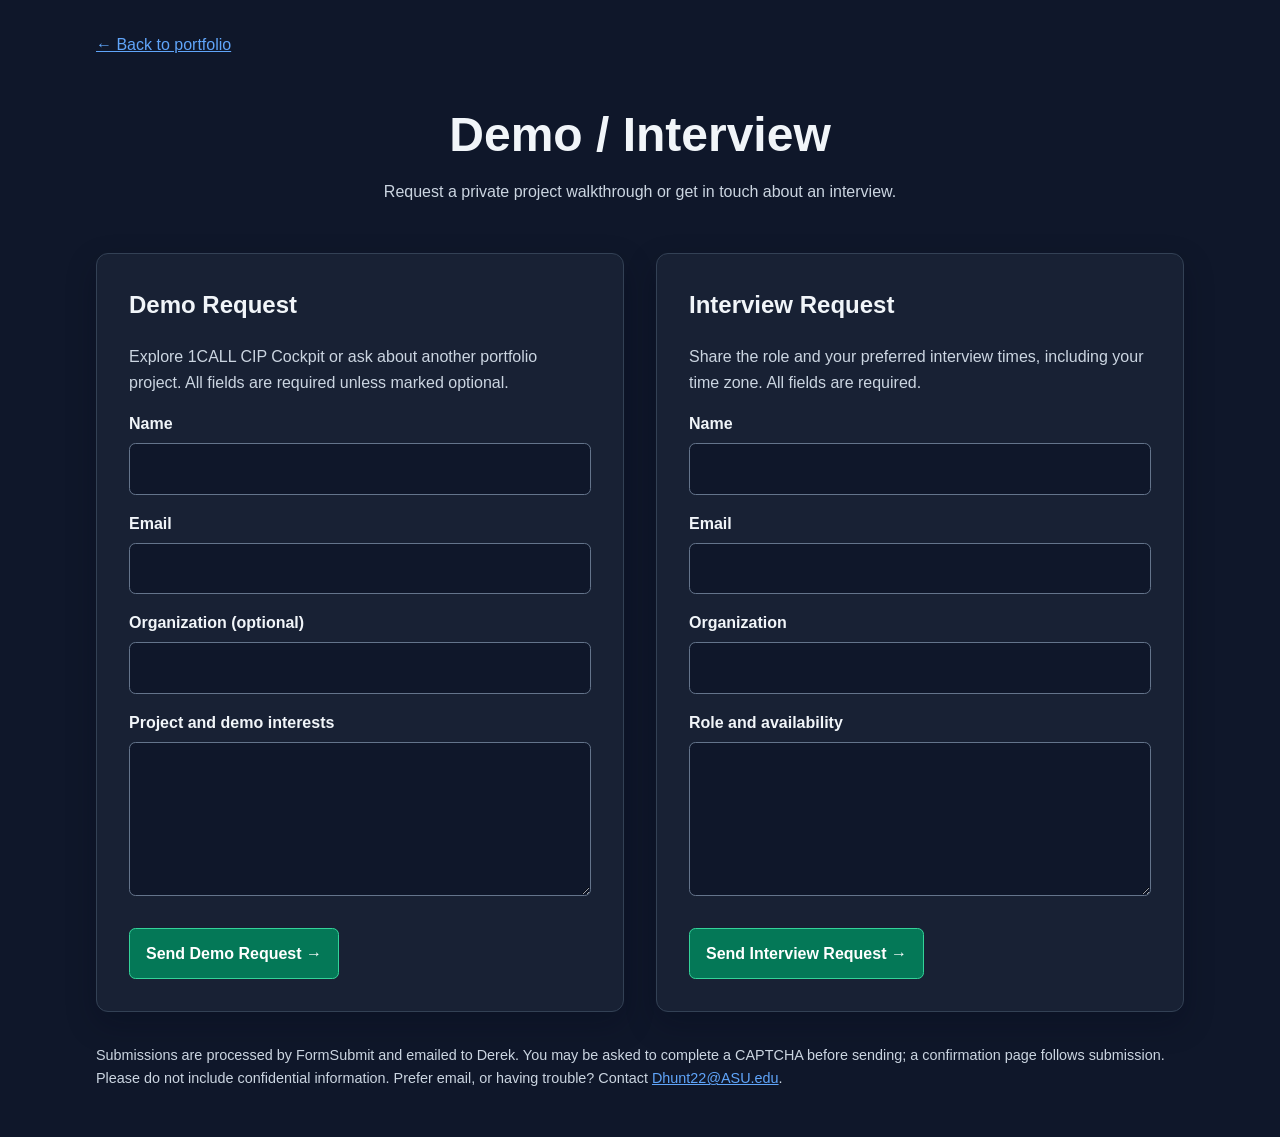
==== access.html @ 467aa8d9 "Update portfolio sections and add demo and interview email forms Co-authored-by: dhunt22-ship-it <22" ====
<!DOCTYPE html>
<html lang="en">
<head>
    <meta charset="UTF-8">
    <meta name="viewport" content="width=device-width, initial-scale=1.0">
    <title>Demo / Interview — Derek J. Hunt</title>
    <link rel="stylesheet" href="styles.css">
</head>
<body>
    <main class="request-page">
        <a href="index.html">← Back to portfolio</a>
        <header class="request-header">
            <h1>Demo / Interview</h1>
            <p>Request a private project walkthrough or get in touch about an interview.</p>
        </header>

        <div class="request-grid">
            <section id="demo-request" class="request-card" aria-labelledby="demo-heading">
                <h2 id="demo-heading">Demo Request</h2>
                <p>Explore 1CALL CIP Cockpit or ask about another portfolio project. All fields are required unless marked optional.</p>
                <form action="https://formsubmit.co/Dhunt22@ASU.edu" method="POST">
                    <input type="hidden" name="_subject" value="Portfolio: Demo request">
                    <input type="hidden" name="_template" value="table">
                    <input type="hidden" name="request_type" value="Demo">
                    <input type="text" name="_honey" hidden tabindex="-1" autocomplete="off">

                    <label for="demo-name">Name</label>
                    <input id="demo-name" name="name" autocomplete="name" maxlength="150" required>
                    <label for="demo-email">Email</label>
                    <input id="demo-email" name="email" type="email" autocomplete="email" maxlength="254" required>
                    <label for="demo-company">Organization (optional)</label>
                    <input id="demo-company" name="company" autocomplete="organization" maxlength="200">
                    <label for="demo-message">Project and demo interests</label>
                    <textarea id="demo-message" name="message" rows="5" maxlength="5000" required></textarea>
                    <button type="submit">Send Demo Request →</button>
                </form>
            </section>

            <section id="interview-request" class="request-card" aria-labelledby="interview-heading">
                <h2 id="interview-heading">Interview Request</h2>
                <p>Share the role and your preferred interview times, including your time zone. All fields are required.</p>
                <form action="https://formsubmit.co/Dhunt22@ASU.edu" method="POST">
                    <input type="hidden" name="_subject" value="Portfolio: Interview request">
                    <input type="hidden" name="_template" value="table">
                    <input type="hidden" name="request_type" value="Interview">
                    <input type="text" name="_honey" hidden tabindex="-1" autocomplete="off">

                    <label for="interview-name">Name</label>
                    <input id="interview-name" name="name" autocomplete="name" maxlength="150" required>
                    <label for="interview-email">Email</label>
                    <input id="interview-email" name="email" type="email" autocomplete="email" maxlength="254" required>
                    <label for="interview-company">Organization</label>
                    <input id="interview-company" name="company" autocomplete="organization" maxlength="200" required>
                    <label for="interview-message">Role and availability</label>
                    <textarea id="interview-message" name="message" rows="5" maxlength="5000" required></textarea>
                    <button type="submit">Send Interview Request →</button>
                </form>
            </section>
        </div>

        <p class="request-note">Submissions are processed by FormSubmit and emailed to Derek. You may be asked to complete a CAPTCHA before sending; a confirmation page follows submission. Please do not include confidential information. Prefer email, or having trouble? Contact <a href="mailto:Dhunt22@ASU.edu">Dhunt22@ASU.edu</a>.</p>
    </main>
</body>
</html>
---- styles.css ----
body {
    background-color: #0f172a;
    color: #f1f5f9;
    font-family: sans-serif;
    margin: 0;
}

.section-heading {
    border-top: 1px solid #334155;
    padding-top: 2rem;
}

.snap-pop-card,
.snap-pop-card-featured {
    border: 1px solid #334155;
    box-shadow: 0 12px 30px #02061740;
}

.snap-pop-card-featured {
    border-color: #059669;
}

a:focus-visible,
button:focus-visible,
input:focus-visible,
textarea:focus-visible {
    outline: 3px solid #60a5fa;
    outline-offset: 4px;
}

.request-page {
    box-sizing: border-box;
    max-width: 1152px;
    margin: auto;
    padding: 2rem;
    line-height: 1.6;
}

.request-page a {
    color: #60a5fa;
}

.request-header {
    text-align: center;
    margin: 3rem 0;
}

.request-header h1 {
    font-size: clamp(2rem, 5vw, 3rem);
    line-height: 1.2;
    margin-bottom: 1rem;
}

.request-page p {
    color: #cbd5e1;
}

.request-grid {
    display: grid;
    grid-template-columns: repeat(2, minmax(0, 1fr));
    gap: 2rem;
}

.request-card {
    padding: 2rem;
    background: #1e293b99;
    border: 1px solid #334155;
    border-radius: 0.75rem;
    box-shadow: 0 12px 30px #02061740;
}

.request-card h2 {
    margin-top: 0;
}

.request-card label {
    display: block;
    font-weight: 600;
    margin: 1rem 0 0.4rem;
}

.request-card input,
.request-card textarea {
    box-sizing: border-box;
    width: 100%;
    padding: 0.75rem;
    color: #f1f5f9;
    background: #0f172a;
    border: 1px solid #64748b;
    border-radius: 0.4rem;
    font: inherit;
}

.request-card textarea {
    resize: vertical;
}

.request-card button {
    margin-top: 1.5rem;
    padding: 0.75rem 1rem;
    color: #fff;
    background: #047857;
    border: 1px solid #34d399;
    border-radius: 0.4rem;
    font: inherit;
    font-weight: 600;
    cursor: pointer;
}

.request-card button:hover {
    background: #065f46;
}

.request-note {
    margin-top: 2rem;
    font-size: 0.9rem;
}

@media (max-width: 700px) {
    .request-grid {
        grid-template-columns: 1fr;
    }

    .request-page,
    .request-card {
        padding: 1.25rem;
    }
}
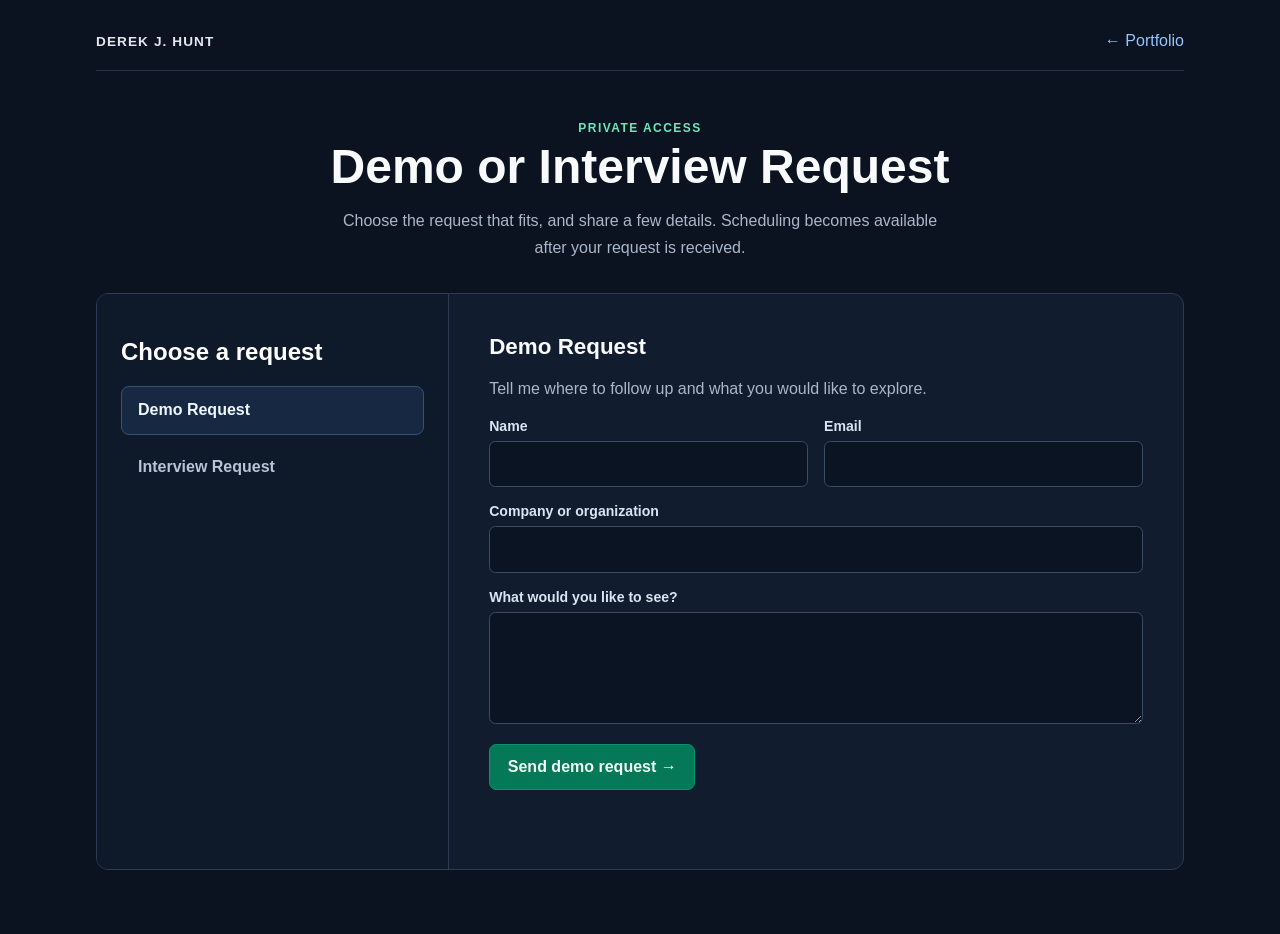
==== commit 46ba5ab4: "Add private access request page Co-authored-by: Copilot <223556219+Copilot@users.noreply.github.com>" ====
--- a/access.html
+++ b/access.html
@@ -3,62 +3,88 @@
 <head>
     <meta charset="UTF-8">
     <meta name="viewport" content="width=device-width, initial-scale=1.0">
-    <title>Demo / Interview — Derek J. Hunt</title>
+    <meta name="theme-color" content="#0b1220">
+    <title>Private Access | Derek J. Hunt</title>
     <link rel="stylesheet" href="styles.css">
+    <script src="access.js" defer></script>
 </head>
-<body>
-    <main class="request-page">
-        <a href="index.html">← Back to portfolio</a>
-        <header class="request-header">
-            <h1>Demo / Interview</h1>
-            <p>Request a private project walkthrough or get in touch about an interview.</p>
+<body class="access-page">
+    <main class="access-shell">
+        <nav class="access-nav" aria-label="Main navigation">
+            <span class="access-brand">Derek J. Hunt</span>
+            <a class="back-link" href="./index.html">← Portfolio</a>
+        </nav>
+
+        <header class="access-heading">
+            <p class="access-eyebrow">Private access</p>
+            <h1>Demo or Interview Request</h1>
+            <p>Choose the request that fits, and share a few details. Scheduling becomes available after your request is received.</p>
         </header>
 
-        <div class="request-grid">
-            <section id="demo-request" class="request-card" aria-labelledby="demo-heading">
-                <h2 id="demo-heading">Demo Request</h2>
-                <p>Explore 1CALL CIP Cockpit or ask about another portfolio project. All fields are required unless marked optional.</p>
-                <form action="https://formsubmit.co/Dhunt22@ASU.edu" method="POST">
-                    <input type="hidden" name="_subject" value="Portfolio: Demo request">
-                    <input type="hidden" name="_template" value="table">
-                    <input type="hidden" name="request_type" value="Demo">
-                    <input type="text" name="_honey" hidden tabindex="-1" autocomplete="off">
+        <section class="access-workflow" aria-label="Access request">
+            <aside class="request-menu">
+                <h2>Choose a request</h2>
+                <div class="request-options" aria-label="Request type">
+                    <button class="request-choice" id="demo-choice" type="button" aria-pressed="true" aria-controls="demo-form">Demo Request</button>
+                    <button class="request-choice" id="interview-choice" type="button" aria-pressed="false" aria-controls="interview-form">Interview Request</button>
+                </div>
+            </aside>
 
-                    <label for="demo-name">Name</label>
-                    <input id="demo-name" name="name" autocomplete="name" maxlength="150" required>
-                    <label for="demo-email">Email</label>
-                    <input id="demo-email" name="email" type="email" autocomplete="email" maxlength="254" required>
-                    <label for="demo-company">Organization (optional)</label>
-                    <input id="demo-company" name="company" autocomplete="organization" maxlength="200">
-                    <label for="demo-message">Project and demo interests</label>
-                    <textarea id="demo-message" name="message" rows="5" maxlength="5000" required></textarea>
-                    <button type="submit">Send Demo Request →</button>
+            <div class="request-form-area">
+                <form class="request-form" id="demo-form" action="https://formspree.io/f/mnpjopzb" method="post">
+                    <input type="hidden" name="request_type" value="Demo Request">
+                    <input type="hidden" name="_subject" value="1CALL CIP Demo Request">
+                    <h2>Demo Request</h2>
+                    <p class="form-intro">Tell me where to follow up and what you would like to explore.</p>
+                    <fieldset class="access-fields">
+                        <label>Name
+                            <input name="name" autocomplete="name" required>
+                        </label>
+                        <label>Email
+                            <input name="email" type="email" autocomplete="email" required>
+                        </label>
+                        <label class="field-wide">Company or organization
+                            <input name="company" autocomplete="organization">
+                        </label>
+                        <label class="field-wide">What would you like to see?
+                            <textarea name="message" rows="4" required></textarea>
+                        </label>
+                    </fieldset>
+                    <button class="submit-button" type="submit">Send demo request <span aria-hidden="true">→</span></button>
+                    <p class="form-status" role="status" aria-live="polite"></p>
                 </form>
-            </section>
 
-            <section id="interview-request" class="request-card" aria-labelledby="interview-heading">
-                <h2 id="interview-heading">Interview Request</h2>
-                <p>Share the role and your preferred interview times, including your time zone. All fields are required.</p>
-                <form action="https://formsubmit.co/Dhunt22@ASU.edu" method="POST">
-                    <input type="hidden" name="_subject" value="Portfolio: Interview request">
-                    <input type="hidden" name="_template" value="table">
-                    <input type="hidden" name="request_type" value="Interview">
-                    <input type="text" name="_honey" hidden tabindex="-1" autocomplete="off">
+                <form class="request-form" id="interview-form" action="https://formspree.io/f/mnpjopzb" method="post" hidden>
+                    <input type="hidden" name="request_type" value="Interview Request">
+                    <input type="hidden" name="_subject" value="1CALL CIP Interview Request">
+                    <h2>Interview Request</h2>
+                    <p class="form-intro">Share your contact information and a little context for the conversation.</p>
+                    <fieldset class="access-fields">
+                        <label>Name
+                            <input name="name" autocomplete="name" required>
+                        </label>
+                        <label>Email
+                            <input name="email" type="email" autocomplete="email" required>
+                        </label>
+                        <label class="field-wide">Role or organization
+                            <input name="role_or_organization" autocomplete="organization">
+                        </label>
+                        <label class="field-wide">Message
+                            <textarea name="message" rows="4" required></textarea>
+                        </label>
+                    </fieldset>
+                    <button class="submit-button" type="submit">Send interview request <span aria-hidden="true">→</span></button>
+                    <p class="form-status" role="status" aria-live="polite"></p>
+                </form>
+            </div>
+        </section>
 
-                    <label for="interview-name">Name</label>
-                    <input id="interview-name" name="name" autocomplete="name" maxlength="150" required>
-                    <label for="interview-email">Email</label>
-                    <input id="interview-email" name="email" type="email" autocomplete="email" maxlength="254" required>
-                    <label for="interview-company">Organization</label>
-                    <input id="interview-company" name="company" autocomplete="organization" maxlength="200" required>
-                    <label for="interview-message">Role and availability</label>
-                    <textarea id="interview-message" name="message" rows="5" maxlength="5000" required></textarea>
-                    <button type="submit">Send Interview Request →</button>
-                </form>
-            </section>
-        </div>
-
-        <p class="request-note">Submissions are processed by FormSubmit and emailed to Derek. You may be asked to complete a CAPTCHA before sending; a confirmation page follows submission. Please do not include confidential information. Prefer email, or having trouble? Contact <a href="mailto:Dhunt22@ASU.edu">Dhunt22@ASU.edu</a>.</p>
+        <section class="schedule-panel" id="scheduling" aria-labelledby="schedule-heading" hidden>
+            <h2 id="schedule-heading" tabindex="-1">Request received</h2>
+            <p>Your request was received. Choose an available time below to continue.</p>
+            <iframe class="calendar-frame" id="cal-embed" title="Schedule a demo or interview" loading="lazy" referrerpolicy="strict-origin-when-cross-origin"></iframe>
+            <a class="calendar-fallback" href="https://cal.com/derek-hunt-2fybwu/employment-interview" target="_blank" rel="noopener noreferrer">Open scheduling in a new tab</a>
+        </section>
     </main>
 </body>
 </html>
--- a/styles.css
+++ b/styles.css
@@ -1,128 +1,346 @@
 body {
-    background-color: #0f172a;
-    color: #f1f5f9;
-    font-family: sans-serif;
+    background-color: #0b1220;
+    color: #ffffff;
+    font-family: "Aptos", "Segoe UI", sans-serif;
     margin: 0;
+    padding: 40px;
+}
+
+*,
+*::before,
+*::after {
+    box-sizing: border-box;
 }
 
 .section-heading {
-    border-top: 1px solid #334155;
-    padding-top: 2rem;
+    display: flex;
+    align-items: center;
+    gap: 1rem;
+    width: 100%;
+}
+
+.section-heading::before,
+.section-heading::after {
+    content: "";
+    height: 1px;
+    flex: 1;
+    background: linear-gradient(90deg, transparent, #334155, #3b82f6);
+}
+
+.section-heading::after {
+    transform: rotate(180deg);
+}
+
+.section-heading span::before,
+.section-heading span::after {
+    content: "✦";
+    margin: 0 0.6em;
+    color: #60a5fa;
+    font-size: 0.55em;
+    vertical-align: 0.18em;
 }
 
 .snap-pop-card,
 .snap-pop-card-featured {
+    border: 1px solid rgba(100, 116, 139, 0.4);
+    box-shadow: 0 18px 45px rgba(2, 6, 23, 0.2);
+    transition: transform 180ms ease, border-color 180ms ease;
+}
+
+.snap-pop-card:hover,
+.snap-pop-card-featured:hover {
+    transform: translateY(-3px);
+    border-color: rgba(96, 165, 250, 0.65);
+}
+
+.professional-projects {
+    display: grid;
+    grid-template-columns: minmax(0, 36rem);
+    justify-content: center;
+}
+
+.project-cta {
+    padding: 0.7rem 1rem;
+    border: 1px solid rgba(52, 211, 153, 0.5);
+    border-radius: 0.5rem;
+    background: rgba(6, 78, 59, 0.35);
+    text-decoration: none;
+}
+
+.access-page {
+    min-height: 100vh;
+    padding: 2rem clamp(1rem, 4vw, 3rem) 4rem;
+    background: #0b1220;
+}
+
+.access-shell {
+    width: min(100%, 68rem);
+    margin: 0 auto;
+}
+
+.access-nav {
+    display: flex;
+    justify-content: space-between;
+    align-items: center;
+    gap: 1rem;
+    padding-bottom: 1.25rem;
+    border-bottom: 1px solid #263449;
+}
+
+.access-brand {
+    color: #e2e8f0;
+    font-size: 0.85rem;
+    font-weight: 700;
+    letter-spacing: 0.08em;
+    text-transform: uppercase;
+}
+
+.back-link,
+.calendar-fallback {
+    color: #93c5fd;
+    text-decoration: none;
+}
+
+.access-heading {
+    margin: 3rem auto 2rem;
+    text-align: center;
+}
+
+.access-heading h1 {
+    margin: 0;
+    color: #f8fafc;
+    font-size: 3rem;
+}
+
+.access-heading p {
+    max-width: 38rem;
+    margin: 0.9rem auto 0;
+    color: #aab8ca;
+    line-height: 1.65;
+}
+
+.access-eyebrow {
+    color: #6ee7b7 !important;
+    font-size: 0.75rem;
+    font-weight: 700;
+    letter-spacing: 0.12em;
+    text-transform: uppercase;
+}
+
+.access-workflow {
+    display: grid;
+    grid-template-columns: minmax(13rem, 0.72fr) minmax(0, 1.5fr);
+    overflow: hidden;
+    border: 1px solid #2c3b52;
+    border-radius: 0.75rem;
+    background: #111c2e;
+}
+
+.request-menu {
+    padding: 1.5rem;
+    border-right: 1px solid #2c3b52;
+    background: #0e192a;
+}
+
+.request-options {
+    display: grid;
+    gap: 0.5rem;
+}
+
+.request-choice {
+    padding: 0.9rem 1rem;
+    border: 1px solid transparent;
+    border-radius: 0.5rem;
+    background: transparent;
+    color: #b8c5d6;
+    cursor: pointer;
+    font: inherit;
+    font-weight: 650;
+    text-align: left;
+}
+
+.request-choice[aria-pressed="true"],
+.request-choice:hover {
+    border-color: #31537a;
+    background: #172942;
+    color: #eff6ff;
+}
+
+.request-form-area {
+    min-width: 0;
+    padding: clamp(1.25rem, 4vw, 2.5rem);
+}
+
+.request-form h2,
+.schedule-panel h2 {
+    margin: 0 0 0.5rem;
+    color: #f8fafc;
+    font-size: 1.4rem;
+}
+
+.form-intro,
+.schedule-panel p {
+    color: #aab8ca;
+    line-height: 1.6;
+}
+
+.access-fields {
+    display: grid;
+    grid-template-columns: repeat(2, minmax(0, 1fr));
+    gap: 1rem;
+    margin: 0;
+    padding: 0;
+    border: 0;
+}
+
+.access-fields label {
+    display: grid;
+    gap: 0.45rem;
+    color: #dbe5f1;
+    font-size: 0.88rem;
+    font-weight: 600;
+}
+
+.access-fields .field-wide {
+    grid-column: 1 / -1;
+}
+
+.access-fields input,
+.access-fields textarea {
+    width: 100%;
+    min-height: 2.9rem;
+    padding: 0.75rem 0.85rem;
+    border: 1px solid #3a4b63;
+    border-radius: 0.4rem;
+    background: #0b1422;
+    color: #f8fafc;
+    font: inherit;
+}
+
+.access-fields textarea {
+    min-height: 7rem;
+    resize: vertical;
+}
+
+.submit-button {
+    min-height: 2.9rem;
+    margin-top: 1.25rem;
+    padding: 0.7rem 1.1rem;
+    border: 1px solid #059669;
+    border-radius: 0.45rem;
+    background: #047857;
+    color: #f0fdf4;
+    cursor: pointer;
+    font: inherit;
+    font-weight: 700;
+}
+
+.form-status {
+    min-height: 1.5rem;
+    margin: 0.9rem 0 0;
+    color: #a7f3d0;
+    line-height: 1.5;
+}
+
+.form-status.error {
+    color: #fca5a5;
+}
+
+.schedule-panel {
+    margin-top: 2rem;
+    padding: clamp(1.25rem, 4vw, 2rem);
+    border: 1px solid #2c3b52;
+    border-radius: 0.75rem;
+    background: #111c2e;
+}
+
+.calendar-frame {
+    display: block;
+    width: 100%;
+    height: min(78vh, 48rem);
+    min-height: 34rem;
+    margin-top: 1.25rem;
     border: 1px solid #334155;
-    box-shadow: 0 12px 30px #02061740;
-}
-
-.snap-pop-card-featured {
-    border-color: #059669;
-}
-
-a:focus-visible,
-button:focus-visible,
-input:focus-visible,
-textarea:focus-visible {
-    outline: 3px solid #60a5fa;
-    outline-offset: 4px;
-}
-
-.request-page {
-    box-sizing: border-box;
-    max-width: 1152px;
-    margin: auto;
-    padding: 2rem;
-    line-height: 1.6;
-}
-
-.request-page a {
-    color: #60a5fa;
-}
-
-.request-header {
-    text-align: center;
-    margin: 3rem 0;
-}
-
-.request-header h1 {
-    font-size: clamp(2rem, 5vw, 3rem);
-    line-height: 1.2;
-    margin-bottom: 1rem;
-}
-
-.request-page p {
-    color: #cbd5e1;
-}
-
-.request-grid {
-    display: grid;
-    grid-template-columns: repeat(2, minmax(0, 1fr));
-    gap: 2rem;
-}
-
-.request-card {
-    padding: 2rem;
-    background: #1e293b99;
-    border: 1px solid #334155;
-    border-radius: 0.75rem;
-    box-shadow: 0 12px 30px #02061740;
-}
-
-.request-card h2 {
-    margin-top: 0;
-}
-
-.request-card label {
-    display: block;
-    font-weight: 600;
-    margin: 1rem 0 0.4rem;
-}
-
-.request-card input,
-.request-card textarea {
-    box-sizing: border-box;
-    width: 100%;
-    padding: 0.75rem;
-    color: #f1f5f9;
-    background: #0f172a;
-    border: 1px solid #64748b;
-    border-radius: 0.4rem;
-    font: inherit;
-}
-
-.request-card textarea {
-    resize: vertical;
-}
-
-.request-card button {
-    margin-top: 1.5rem;
-    padding: 0.75rem 1rem;
-    color: #fff;
-    background: #047857;
-    border: 1px solid #34d399;
-    border-radius: 0.4rem;
-    font: inherit;
-    font-weight: 600;
-    cursor: pointer;
-}
-
-.request-card button:hover {
-    background: #065f46;
-}
-
-.request-note {
-    margin-top: 2rem;
-    font-size: 0.9rem;
-}
-
-@media (max-width: 700px) {
-    .request-grid {
+    border-radius: 0.5rem;
+}
+
+[hidden] {
+    display: none !important;
+}
+
+@media (max-width: 640px) {
+    body {
+        padding: 0;
+    }
+
+    .section-heading {
+        gap: 0.25rem;
+        font-size: 1.35rem;
+    }
+
+    .section-heading span::before,
+    .section-heading span::after {
+        margin: 0 0.25em;
+    }
+
+    .access-page {
+        padding: 1.25rem 1rem 2rem;
+    }
+
+    .access-workflow {
         grid-template-columns: 1fr;
     }
 
-    .request-page,
-    .request-card {
-        padding: 1.25rem;
-    }
+    .access-heading h1 {
+        font-size: 2rem;
+    }
+
+    .request-menu {
+        border-right: 0;
+        border-bottom: 1px solid #2c3b52;
+    }
+
+    .request-options {
+        grid-template-columns: repeat(2, minmax(0, 1fr));
+    }
+
+    .request-choice {
+        padding: 0.75rem 0.4rem;
+        text-align: center;
+    }
+
+    .access-fields {
+        grid-template-columns: 1fr;
+    }
+
+    .access-fields .field-wide {
+        grid-column: auto;
+    }
+}
+
+.portfolio-container {
+    display: grid;
+    grid-template-columns: repeat(3, 1fr);
+    gap: 20px;
+}
+
+.card {
+    background: #151c2c;
+    padding: 25px;
+    border-radius: 12px;
+    border: 1px solid #232d42;
+}
+
+.tags span {
+    display: inline-block;
+    background: #1e293b;
+    padding: 8px 12px;
+    margin: 5px;
+    border-radius: 6px;
+    font-size: 0.9em;
+}
+
+/* Row 4: Single card centered */
+.crm-card {
+    grid-column: 2 / 3; /* Places it in the center column */
 }
